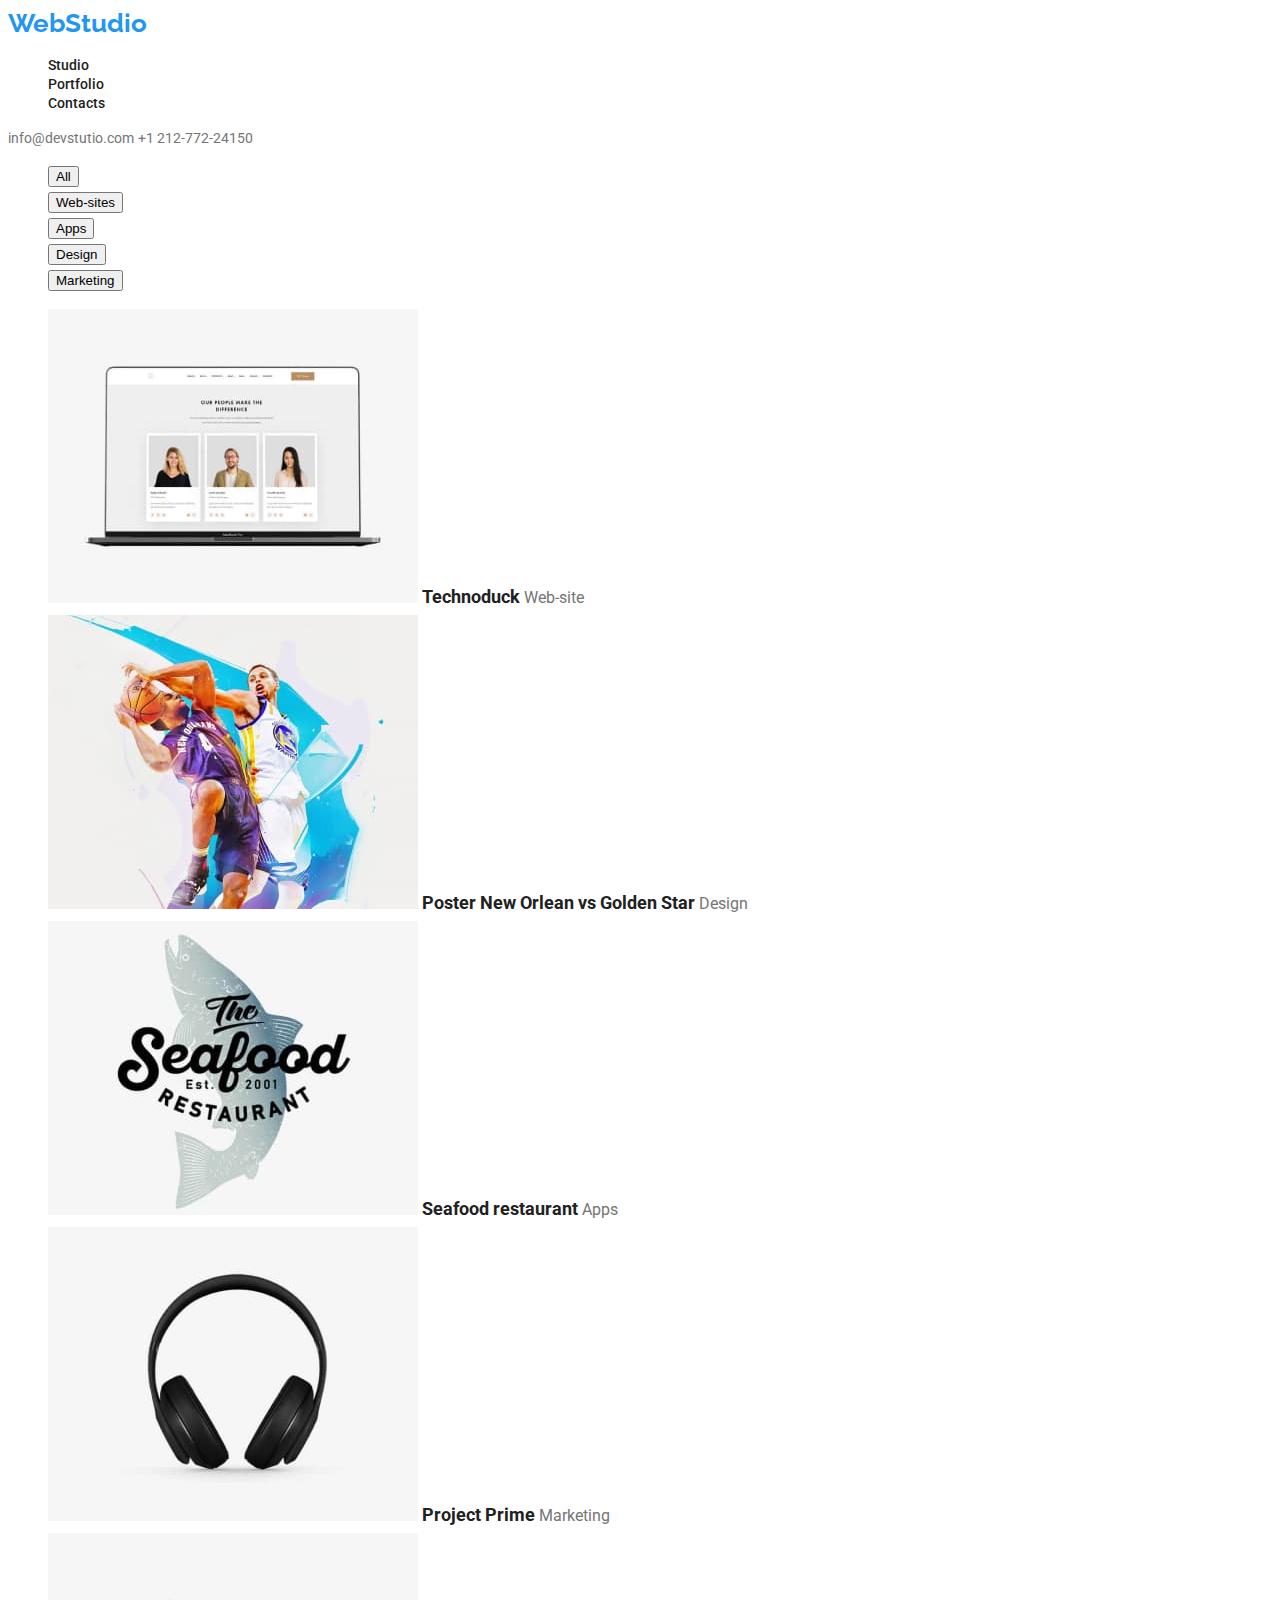
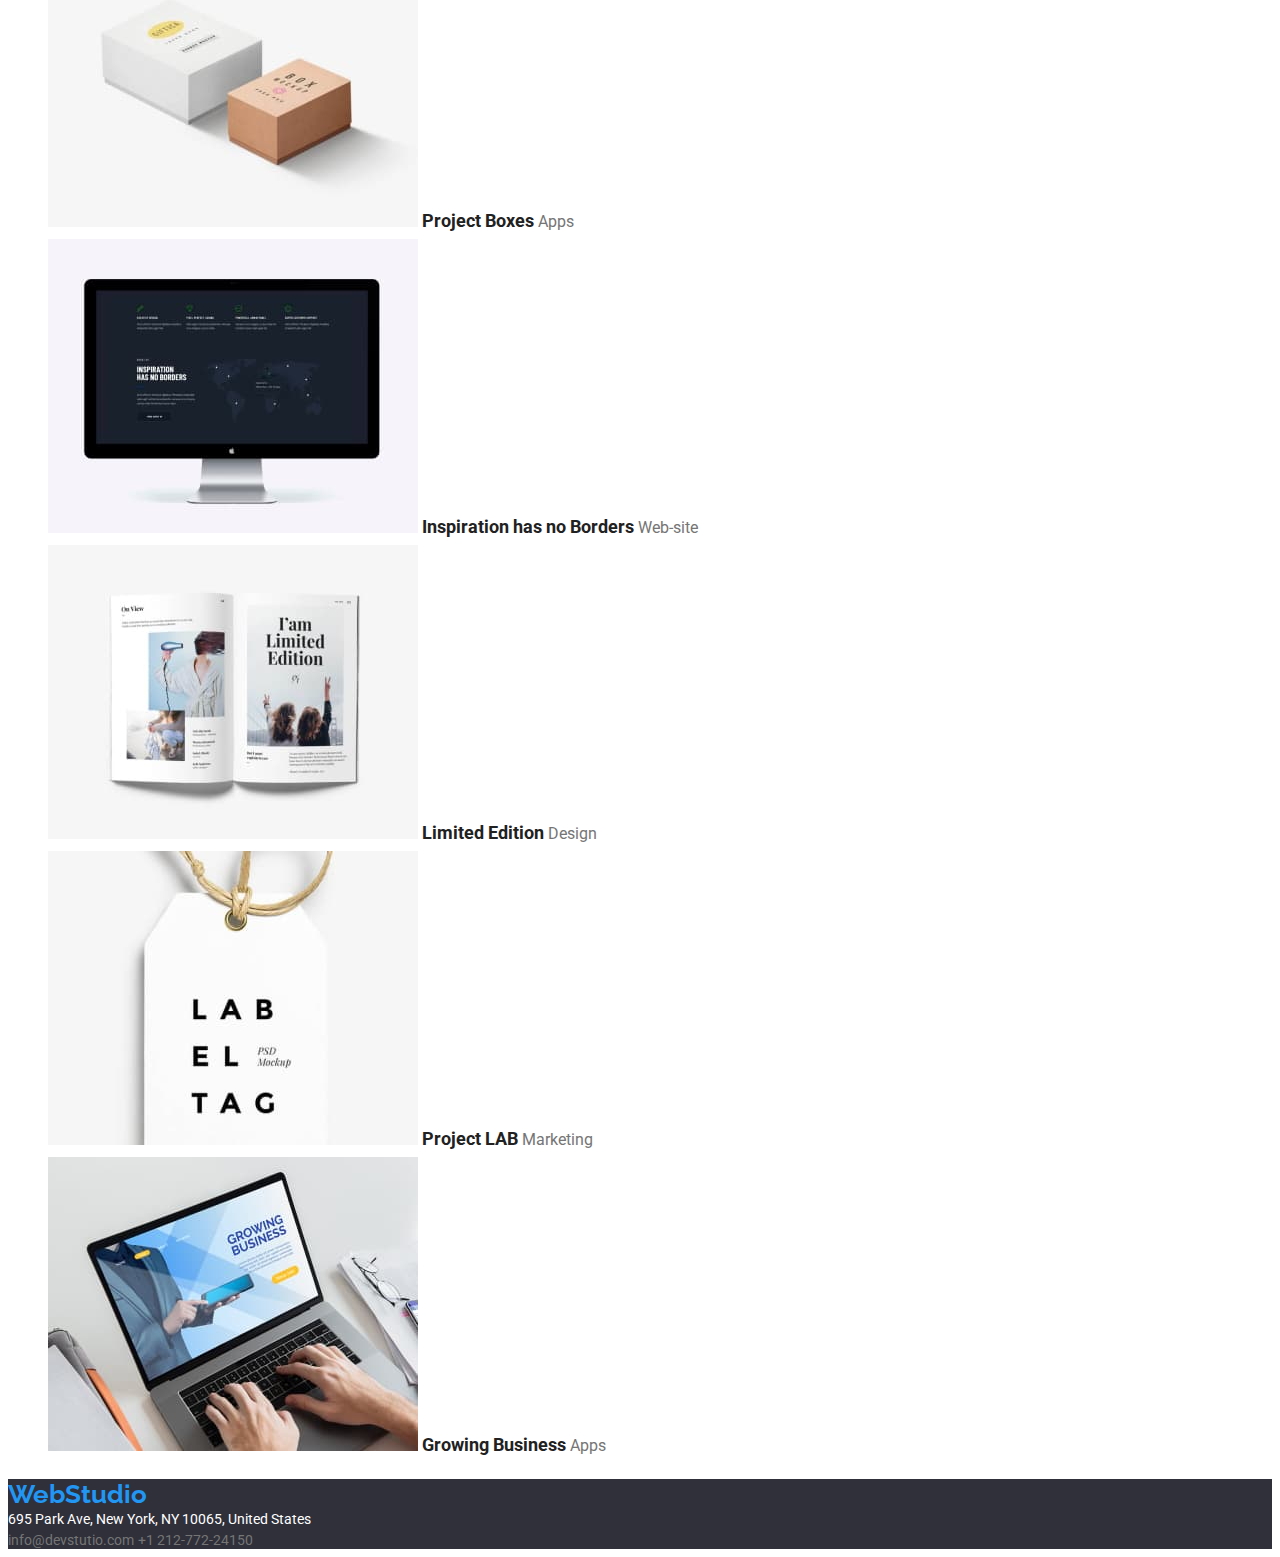
==== portfolio.html @ c8b3b187 "environmentprep" ====
<!DOCTYPE html>
<html lang="en">
    <head>
        <link rel="stylesheet" href="./css/styles.css" />
        <title>corporate sub-page</title>
        <link rel="preconnect" href="https://fonts.googleapis.com" />
        <link rel="preconnect" href="https://fonts.gstatic.com" crossorigin />
        <link
            href="https://fonts.googleapis.com/css2?family=Montserrat:wght@400;700&family=Raleway:wght@700&family=Roboto:wght@400;500;700;900&display=swap"
            rel="stylesheet"
        />
    </head>
    <body>
        <header>
            <a class="logo" href="./index.html">WebStudio</a>
            <nav>
                <ul class="nav-menu">
                    <li><a class="menu" href="./index.html">Studio</a></li>
                    <li>
                        <a class="menu" href="./portfolio.html">Portfolio</a>
                    </li>
                    <li><a class="menu" href="">Contacts</a></li>
                </ul>
            </nav>

            <a class="contact" href="mailto:info@devstutio.com"
                >info@devstutio.com</a
            >
            <a class="contact" href="phone:+121277224150">+1 212-772-24150</a>
        </header>

        <main>
            <div class="filters">
                <ul class="filter">
                    <li>
                        <button type="button">All</button>
                    </li>
                    <li>
                        <button type="button">Web-sites</button>
                    </li>
                    <li>
                        <button type="button">Apps</button>
                    </li>
                    <li>
                        <button type="button">Design</button>
                    </li>
                    <li>
                        <button type="button">Marketing</button>
                    </li>
                </ul>
            </div>

            <div class="offers">
                <ul>
                    <li class="single-offer">
                        <img src="images/port1.jpg" alt="Technoduck website" />
                        <span class="example-offer-name">Technoduck</span>
                        <span class="example-offer-category">Web-site</span>
                    </li>
                    <li class="single-offer">
                        <img src="images/port2.jpg" alt="Basketball poster" />
                        <span class="example-offer-name"
                            >Poster New Orlean vs Golden Star</span
                        >
                        <span class="example-offer-category">Design</span>
                    </li>
                    <!--Per point B8 all img tags have to have attributes as size. I've added in CSS as it makes more sense (size is same for all pictures except team's pictures :) -->
                    <li class="single-offer">
                        <img
                            src="images/port3.jpg"
                            alt="Seafood restaurant logo"
                        />
                        <span class="example-offer-name"
                            >Seafood restaurant</span
                        >
                        <span class="example-offer-category">Apps</span>
                    </li>
                    <li class="single-offer">
                        <img
                            src="images/port4.jpg"
                            alt="Project prime - headset picture"
                        />
                        <span class="example-offer-name">Project Prime</span>
                        <span class="example-offer-category">Marketing</span>
                    </li>
                    <li class="single-offer">
                        <img src="images/port5.jpg" alt="Boxes" />
                        <span class="example-offer-name">Project Boxes</span>
                        <span class="example-offer-category">Apps</span>
                    </li>
                    <li class="single-offer">
                        <img src="images/port6.jpg" alt="Screen" />
                        <span class="example-offer-name"
                            >Inspiration has no Borders</span
                        >

                        <span class="example-offer-category">Web-site</span>
                    </li>
                    <li class="single-offer">
                        <img src="images/port7.jpg" alt="Open book" />
                        <span class="example-offer-name">Limited Edition</span>
                        <span class="example-offer-category">Design</span>
                    </li>
                    <li class="single-offer">
                        <img src="images/port8.jpg" alt="Paper label" />
                        <span class="example-offer-name">Project LAB</span>
                        <span class="example-offer-category">Marketing</span>
                    </li>
                    <li class="single-offer">
                        <img src="images/port9.jpg" alt="Laptop and hands" />
                        <span class="example-offer-name">Growing Business</span>
                        <span class="example-offer-category">Apps</span>
                    </li>
                </ul>
            </div>
        </main>

        <footer>
            <a class="logo" href="">WebStudio</a>
            <address>695 Park Ave, New York, NY 10065, United States</address>
            <a class="contact" href="mailto:info@devstutio.com"
                >info@devstutio.com</a
            >
            <a class="contact" href="phone:+121277224150">+1 212-772-24150</a>
        </footer>
    </body>
</html>
---- css/styles.css ----
body {
    font-family: "Roboto", sans-serif;
    color: #212121;
    background-color: #fff;
    font-size: 16px;
    /*Font-size 16px is used most often. */
}

button:hover,
button:focus {
    background-color: #fff;
    background-color: #2196f3;
    font-weight: 500;
}

a {
    text-decoration: none;
}
li {
    list-style: none;
}

.menu-background-color {
    color: #fff;
}
.list-primary-item {
    text-decoration: none;
    font-size: 14px;
    font-weight: 500;
    line-height: 1.14;
}

.contact {
    color: #757575;
    font-size: 14px;
    line-height: 1.14;
}
a:hover,
a:focus {
    color: #2196f3;
}

.logo {
    font-family: "Raleway", sans-serif;
    text-decoration: none;
    font-size: 26px;
    font-weight: 700;
    line-height: 1.19;
    color: #2196f3;
}

h1 {
    color: #fff;
    font-weight: 900;
    font-size: 44px;
    line-height: 1.36;
}

.big-button {
    color: #fff;
    background-color: #2196f3;
    font-weight: 700;
    line-height: 1.875;
    text-align: center;
}

.big-button:hover,
.big-button:focus {
    color: #fff;
    background-color: #2196f3;
    font-weight: 700;
}
.banner {
    background-color: #2f303a;
}

.highlight {
    font-weight: 700;
    font-size: 14px;
    line-height: 1.17;
}

.highlight-desc {
    color: #757575;
    font-weight: 400;
    font-size: 14px;
    line-height: 1.71;
}

h2 {
    font-size: 36px;
    font-weight: 700;
    line-height: 1.17;
}

img {
    width: 370px;
    height: 294px;
}

.person-pic {
    width: 270px;
    height: 260px;
}

.person-space {
    width: 270px;
    height: 368px;
}

.our-team-section {
    background-color: #f5f4fa;
}
.name {
    font-weight: 500;
    line-height: 1.17;
}

.function {
    color: #757575;
    line-height: 1.17;
}

address {
    font-style: normal;
    color: #fff;
    font-size: 14px;
    line-height: 1.41;
}

footer {
    background-color: #2f303a;
}

.filter {
    font-weight: 500;
    line-height: 1.63;
}

.example-offer-name {
    font-size: 18px;
    font-weight: 700;
    line-height: 2;
}

.example-offer-category {
    color: #757575;
    line-height: 1.875;
}

.menu {
    color: #212121;
    font-weight: 500;
    font-size: 14px;
    line-height: 1.14;
}
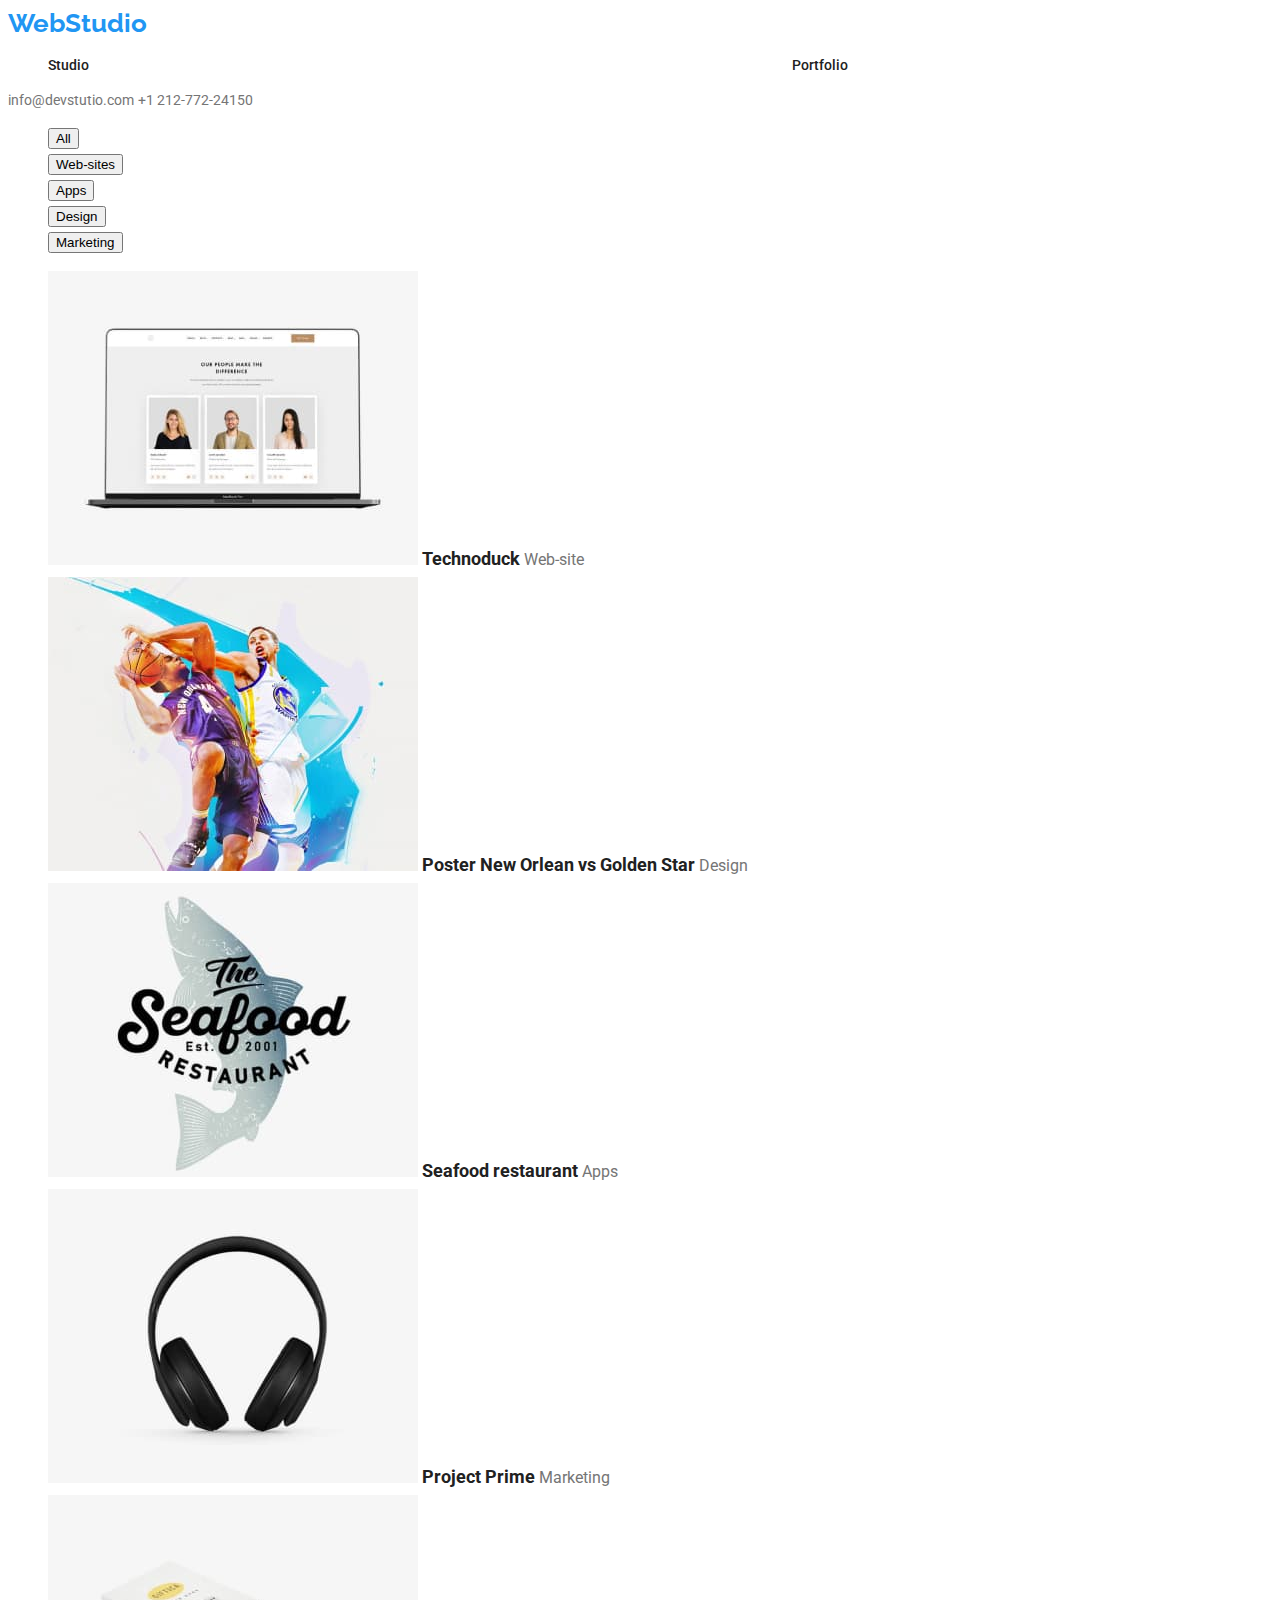
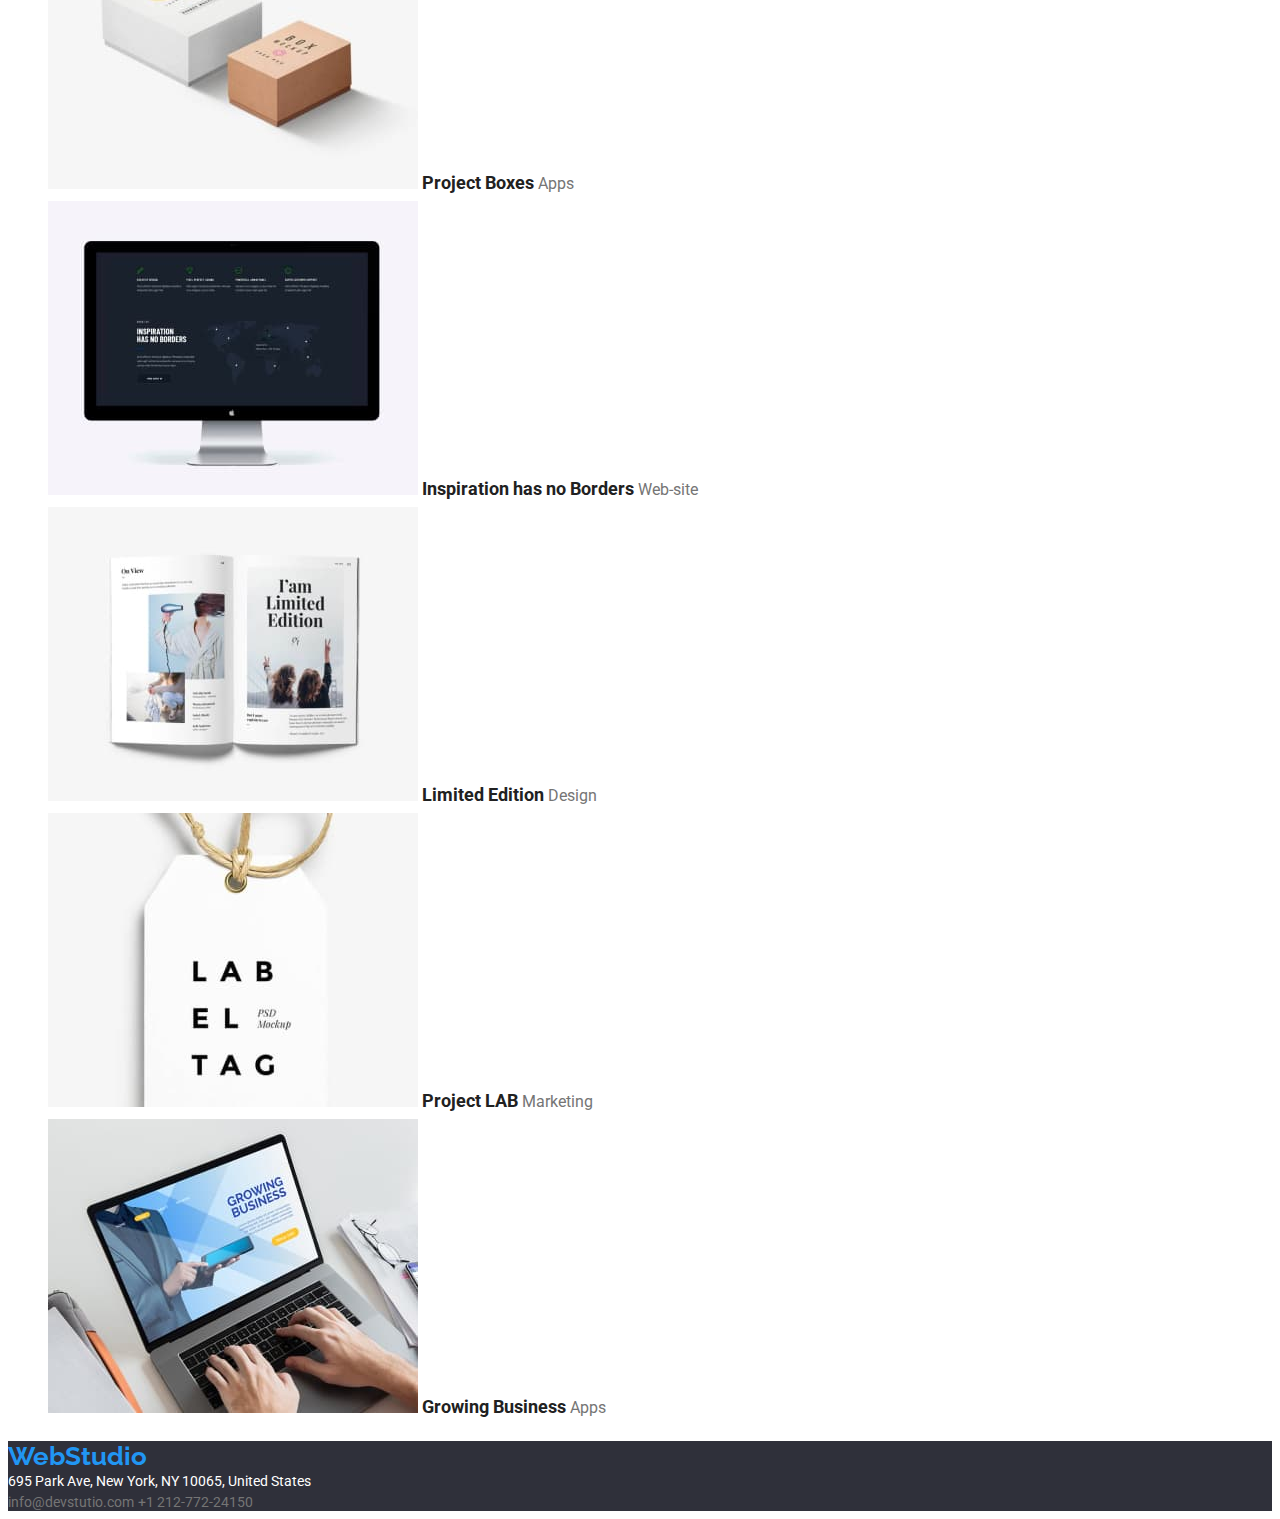
==== commit 5cdf6fcc: "small modifications" ====
--- a/portfolio.html
+++ b/portfolio.html
@@ -12,116 +12,151 @@
     </head>
     <body>
         <header>
-            <a class="logo" href="./index.html">WebStudio</a>
-            <nav>
-                <ul class="nav-menu">
-                    <li><a class="menu" href="./index.html">Studio</a></li>
-                    <li>
-                        <a class="menu" href="./portfolio.html">Portfolio</a>
-                    </li>
-                    <li><a class="menu" href="">Contacts</a></li>
-                </ul>
-            </nav>
+            <div class="container">
+                <a class="logo" href="./index.html">WebStudio</a>
+                <nav>
+                    <ul class="nav-menu">
+                        <li><a class="menu" href="./index.html">Studio</a></li>
+                        <li>
+                            <a class="menu" href="./portfolio.html"
+                                >Portfolio</a
+                            >
+                        </li>
+                        <li><a class="menu" href="">Contacts</a></li>
+                    </ul>
+                </nav>
 
-            <a class="contact" href="mailto:info@devstutio.com"
-                >info@devstutio.com</a
-            >
-            <a class="contact" href="phone:+121277224150">+1 212-772-24150</a>
+                <a class="contact" href="mailto:info@devstutio.com"
+                    >info@devstutio.com</a
+                >
+                <a class="contact" href="phone:+121277224150"
+                    >+1 212-772-24150</a
+                >
+            </div>
         </header>
 
         <main>
-            <div class="filters">
-                <ul class="filter">
-                    <li>
-                        <button type="button">All</button>
-                    </li>
-                    <li>
-                        <button type="button">Web-sites</button>
-                    </li>
-                    <li>
-                        <button type="button">Apps</button>
-                    </li>
-                    <li>
-                        <button type="button">Design</button>
-                    </li>
-                    <li>
-                        <button type="button">Marketing</button>
-                    </li>
-                </ul>
-            </div>
+            <div class="container">
+                <div class="filters">
+                    <ul class="filter">
+                        <li>
+                            <button type="button">All</button>
+                        </li>
+                        <li>
+                            <button type="button">Web-sites</button>
+                        </li>
+                        <li>
+                            <button type="button">Apps</button>
+                        </li>
+                        <li>
+                            <button type="button">Design</button>
+                        </li>
+                        <li>
+                            <button type="button">Marketing</button>
+                        </li>
+                    </ul>
+                </div>
 
-            <div class="offers">
-                <ul>
-                    <li class="single-offer">
-                        <img src="images/port1.jpg" alt="Technoduck website" />
-                        <span class="example-offer-name">Technoduck</span>
-                        <span class="example-offer-category">Web-site</span>
-                    </li>
-                    <li class="single-offer">
-                        <img src="images/port2.jpg" alt="Basketball poster" />
-                        <span class="example-offer-name"
-                            >Poster New Orlean vs Golden Star</span
-                        >
-                        <span class="example-offer-category">Design</span>
-                    </li>
-                    <!--Per point B8 all img tags have to have attributes as size. I've added in CSS as it makes more sense (size is same for all pictures except team's pictures :) -->
-                    <li class="single-offer">
-                        <img
-                            src="images/port3.jpg"
-                            alt="Seafood restaurant logo"
-                        />
-                        <span class="example-offer-name"
-                            >Seafood restaurant</span
-                        >
-                        <span class="example-offer-category">Apps</span>
-                    </li>
-                    <li class="single-offer">
-                        <img
-                            src="images/port4.jpg"
-                            alt="Project prime - headset picture"
-                        />
-                        <span class="example-offer-name">Project Prime</span>
-                        <span class="example-offer-category">Marketing</span>
-                    </li>
-                    <li class="single-offer">
-                        <img src="images/port5.jpg" alt="Boxes" />
-                        <span class="example-offer-name">Project Boxes</span>
-                        <span class="example-offer-category">Apps</span>
-                    </li>
-                    <li class="single-offer">
-                        <img src="images/port6.jpg" alt="Screen" />
-                        <span class="example-offer-name"
-                            >Inspiration has no Borders</span
-                        >
+                <div class="offers">
+                    <ul>
+                        <li class="single-offer">
+                            <img
+                                src="images/port1.jpg"
+                                alt="Technoduck website"
+                            />
+                            <span class="example-offer-name">Technoduck</span>
+                            <span class="example-offer-category">Web-site</span>
+                        </li>
+                        <li class="single-offer">
+                            <img
+                                src="images/port2.jpg"
+                                alt="Basketball poster"
+                            />
+                            <span class="example-offer-name"
+                                >Poster New Orlean vs Golden Star</span
+                            >
+                            <span class="example-offer-category">Design</span>
+                        </li>
+                        <!--Per point B8 all img tags have to have attributes as size. I've added in CSS as it makes more sense (size is same for all pictures except team's pictures :) -->
+                        <li class="single-offer">
+                            <img
+                                src="images/port3.jpg"
+                                alt="Seafood restaurant logo"
+                            />
+                            <span class="example-offer-name"
+                                >Seafood restaurant</span
+                            >
+                            <span class="example-offer-category">Apps</span>
+                        </li>
+                        <li class="single-offer">
+                            <img
+                                src="images/port4.jpg"
+                                alt="Project prime - headset picture"
+                            />
+                            <span class="example-offer-name"
+                                >Project Prime</span
+                            >
+                            <span class="example-offer-category"
+                                >Marketing</span
+                            >
+                        </li>
+                        <li class="single-offer">
+                            <img src="images/port5.jpg" alt="Boxes" />
+                            <span class="example-offer-name"
+                                >Project Boxes</span
+                            >
+                            <span class="example-offer-category">Apps</span>
+                        </li>
+                        <li class="single-offer">
+                            <img src="images/port6.jpg" alt="Screen" />
+                            <span class="example-offer-name"
+                                >Inspiration has no Borders</span
+                            >
 
-                        <span class="example-offer-category">Web-site</span>
-                    </li>
-                    <li class="single-offer">
-                        <img src="images/port7.jpg" alt="Open book" />
-                        <span class="example-offer-name">Limited Edition</span>
-                        <span class="example-offer-category">Design</span>
-                    </li>
-                    <li class="single-offer">
-                        <img src="images/port8.jpg" alt="Paper label" />
-                        <span class="example-offer-name">Project LAB</span>
-                        <span class="example-offer-category">Marketing</span>
-                    </li>
-                    <li class="single-offer">
-                        <img src="images/port9.jpg" alt="Laptop and hands" />
-                        <span class="example-offer-name">Growing Business</span>
-                        <span class="example-offer-category">Apps</span>
-                    </li>
-                </ul>
+                            <span class="example-offer-category">Web-site</span>
+                        </li>
+                        <li class="single-offer">
+                            <img src="images/port7.jpg" alt="Open book" />
+                            <span class="example-offer-name"
+                                >Limited Edition</span
+                            >
+                            <span class="example-offer-category">Design</span>
+                        </li>
+                        <li class="single-offer">
+                            <img src="images/port8.jpg" alt="Paper label" />
+                            <span class="example-offer-name">Project LAB</span>
+                            <span class="example-offer-category"
+                                >Marketing</span
+                            >
+                        </li>
+                        <li class="single-offer">
+                            <img
+                                src="images/port9.jpg"
+                                alt="Laptop and hands"
+                            />
+                            <span class="example-offer-name"
+                                >Growing Business</span
+                            >
+                            <span class="example-offer-category">Apps</span>
+                        </li>
+                    </ul>
+                </div>
             </div>
         </main>
 
         <footer>
-            <a class="logo" href="">WebStudio</a>
-            <address>695 Park Ave, New York, NY 10065, United States</address>
-            <a class="contact" href="mailto:info@devstutio.com"
-                >info@devstutio.com</a
-            >
-            <a class="contact" href="phone:+121277224150">+1 212-772-24150</a>
+            <div class="container">
+                <a class="logo" href="">WebStudio</a>
+                <address>
+                    695 Park Ave, New York, NY 10065, United States
+                </address>
+                <a class="contact" href="mailto:info@devstutio.com"
+                    >info@devstutio.com</a
+                >
+                <a class="contact" href="phone:+121277224150"
+                    >+1 212-772-24150</a
+                >
+            </div>
         </footer>
     </body>
 </html>
--- a/css/styles.css
+++ b/css/styles.css
@@ -4,6 +4,10 @@
     background-color: #fff;
     font-size: 16px;
     /*Font-size 16px is used most often. */
+}
+
+.container {
+    width: 1600px;
 }
 
 button:hover,
@@ -21,6 +25,11 @@
 }
 
 .menu-background-color {
+    display: flex;
+    flex-direction: row;
+    align-items: center;
+    justify-content: space-between;
+    padding: 10px;
     color: #fff;
 }
 .list-primary-item {
@@ -29,11 +38,17 @@
     font-weight: 500;
     line-height: 1.14;
 }
+.nav-menu {
+    display: flex;
+    text-align: flex-start;
+    justify-content: space-between;
+}
 
 .contact {
     color: #757575;
     font-size: 14px;
     line-height: 1.14;
+    align-items: flex-end;
 }
 a:hover,
 a:focus {
@@ -54,14 +69,24 @@
     font-weight: 900;
     font-size: 44px;
     line-height: 1.36;
+    margin: 0 auto;
+    width: 696px;
+
+    text-align: center;
+    padding-top: 200px;
+    letter-spacing: 0.06em;
 }
 
 .big-button {
+    display: flex;
+    align-items: center;
+    text-align: center;
+
     color: #fff;
     background-color: #2196f3;
     font-weight: 700;
     line-height: 1.875;
-    text-align: center;
+    margin: 0 auto;
 }
 
 .big-button:hover,
@@ -72,9 +97,20 @@
 }
 .banner {
     background-color: #2f303a;
+    height: 600px;
+}
+
+.highlight-display {
+    max-width: 1170px;
+    display: flex;
+    flex-wrap: wrap;
+    align-items: flex-start;
+    gap: 10px;
+    justify-cotent: space-between;
 }
 
 .highlight {
+    flex-basis: calc(100% / 5);
     font-weight: 700;
     font-size: 14px;
     line-height: 1.17;
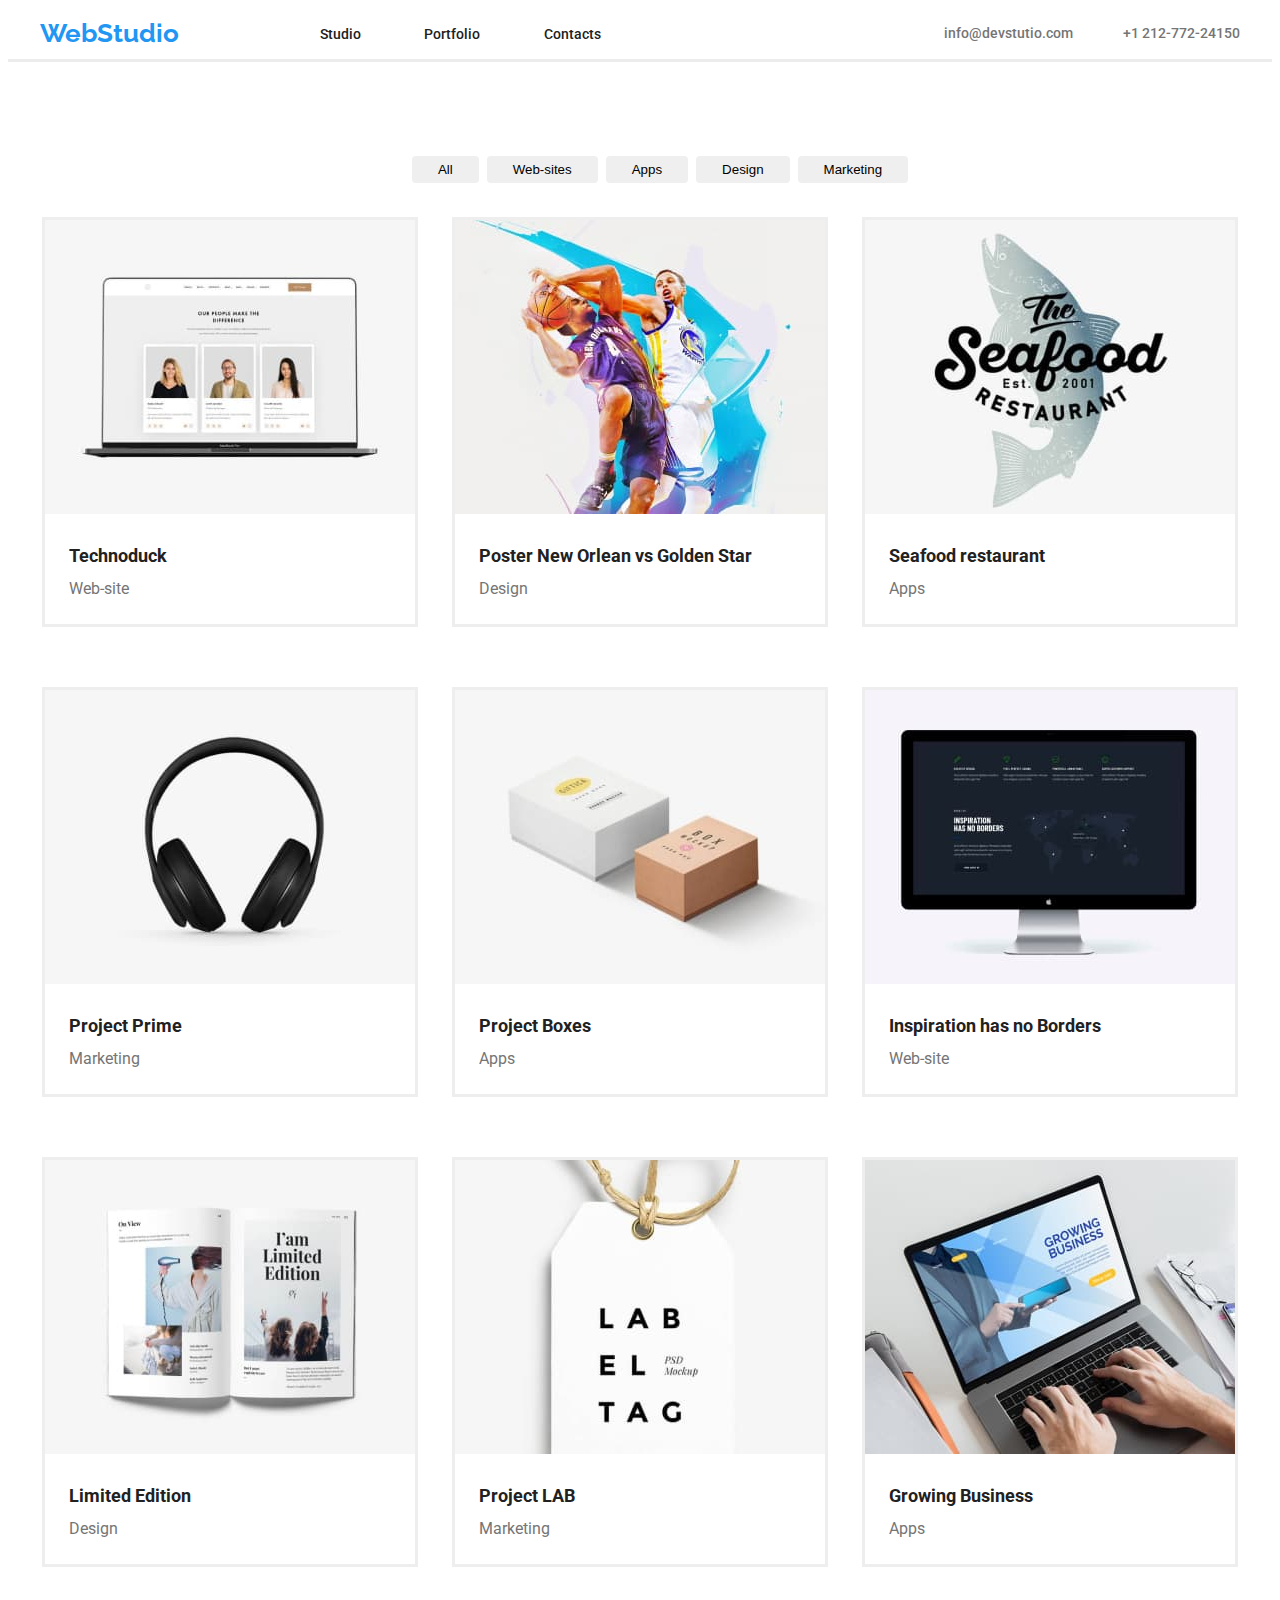
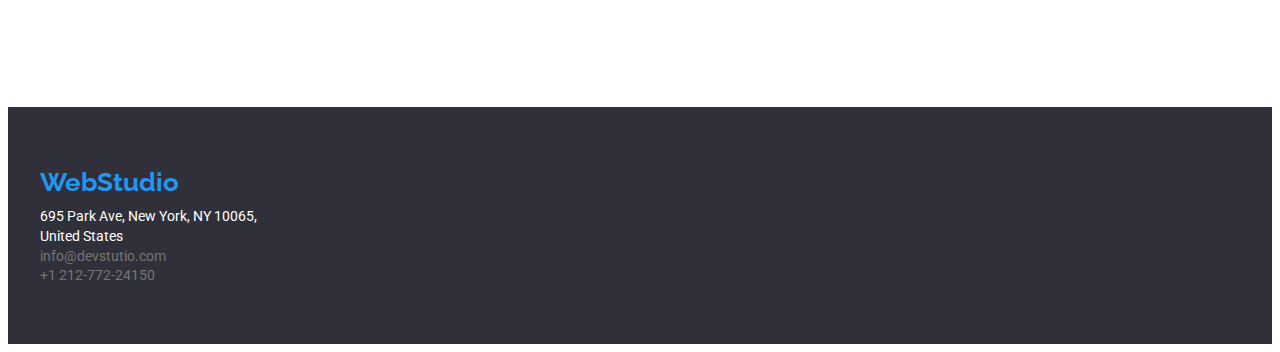
==== commit 8e49f70c: "best-i-can-do" ====
--- a/portfolio.html
+++ b/portfolio.html
@@ -13,52 +13,55 @@
     <body>
         <header>
             <div class="container">
-                <a class="logo" href="./index.html">WebStudio</a>
-                <nav>
-                    <ul class="nav-menu">
-                        <li><a class="menu" href="./index.html">Studio</a></li>
-                        <li>
-                            <a class="menu" href="./portfolio.html"
-                                >Portfolio</a
-                            >
-                        </li>
-                        <li><a class="menu" href="">Contacts</a></li>
-                    </ul>
-                </nav>
-
-                <a class="contact" href="mailto:info@devstutio.com"
-                    >info@devstutio.com</a
-                >
-                <a class="contact" href="phone:+121277224150"
-                    >+1 212-772-24150</a
-                >
+                <div class="menu-block">
+                    <a class="logo" href="./index.html">WebStudio</a>
+                    <nav>
+                        <ul class="nav-menu">
+                            <li>
+                                <a class="menu" href="./index.html">Studio</a>
+                            </li>
+                            <li>
+                                <a class="menu" href="./portfolio.html"
+                                    >Portfolio</a
+                                >
+                            </li>
+                            <li><a class="menu" href="">Contacts</a></li>
+                        </ul>
+                    </nav>
+                    <div class="contact-up">
+                        <a class="contact" href="mailto:info@devstutio.com"
+                            >info@devstutio.com</a
+                        >
+                        <a class="contact" href="phone:+121277224150"
+                            >+1 212-772-24150</a
+                        >
+                    </div>
+                </div>
             </div>
         </header>
 
         <main>
-            <div class="container">
-                <div class="filters">
-                    <ul class="filter">
-                        <li>
-                            <button type="button">All</button>
-                        </li>
-                        <li>
-                            <button type="button">Web-sites</button>
-                        </li>
-                        <li>
-                            <button type="button">Apps</button>
-                        </li>
-                        <li>
-                            <button type="button">Design</button>
-                        </li>
-                        <li>
-                            <button type="button">Marketing</button>
-                        </li>
-                    </ul>
-                </div>
+            <div class="section">
+                <ul class="filter">
+                    <li>
+                        <button type="button">All</button>
+                    </li>
+                    <li>
+                        <button type="button">Web-sites</button>
+                    </li>
+                    <li>
+                        <button type="button">Apps</button>
+                    </li>
+                    <li>
+                        <button type="button">Design</button>
+                    </li>
+                    <li>
+                        <button type="button">Marketing</button>
+                    </li>
+                </ul>
 
-                <div class="offers">
-                    <ul>
+                <div class="container">
+                    <ul class="offers">
                         <li class="single-offer">
                             <img
                                 src="images/port1.jpg"
@@ -145,14 +148,15 @@
         </main>
 
         <footer>
-            <div class="container">
+            <div class="footer-containter container">
                 <a class="logo" href="">WebStudio</a>
                 <address>
-                    695 Park Ave, New York, NY 10065, United States
+                    695 Park Ave, New York, NY 10065,
+                    <br />United States
                 </address>
                 <a class="contact" href="mailto:info@devstutio.com"
                     >info@devstutio.com</a
-                >
+                ><br />
                 <a class="contact" href="phone:+121277224150"
                     >+1 212-772-24150</a
                 >
--- a/css/styles.css
+++ b/css/styles.css
@@ -6,15 +6,56 @@
     /*Font-size 16px is used most often. */
 }
 
+.section {
+    padding-top: 94px;
+    padding-bottom: 94px;
+}
+
 .container {
-    width: 1600px;
+    width: 1200px;
+    margin-left: 215px;
+    margin-right: 215px;
+    justify-content: center;
+    margin-left: auto;
+    margin-right: auto;
+}
+
+header {
+    border-bottom: solid;
+
+    border-color: #ececec;
+}
+.menu-block {
+    display: flex;
+    flex-wrap: nowrap;
+    align-items: center;
+
+    justify-content: space-between;
+
+    color: #fff;
+}
+
+.nav-menu {
+    display: flex;
+    width: 281px;
+    justify-content: space-between;
+    margin-right: 340px;
+}
+
+.contact-up {
+    display: flex;
+    justify-content: flex-end;
+    gap: 50px;
+    font-weight: 500;
 }
 
 button:hover,
 button:focus {
     background-color: #fff;
     background-color: #2196f3;
-    font-weight: 500;
+
+    border-radius: 4px;
+    border-style: none;
 }
 
 a {
@@ -24,13 +65,13 @@
     list-style: none;
 }
 
-.menu-background-color {
-    display: flex;
-    flex-direction: row;
-    align-items: center;
-    justify-content: space-between;
-    padding: 10px;
-    color: #fff;
+.main-images {
+    display: flex;
+    justify-content: center;
+    gap: 30px;
+    padding: 0;
+
+    padding-bottom: 94px;
 }
 .list-primary-item {
     text-decoration: none;
@@ -38,17 +79,11 @@
     font-weight: 500;
     line-height: 1.14;
 }
-.nav-menu {
-    display: flex;
-    text-align: flex-start;
-    justify-content: space-between;
-}
 
 .contact {
     color: #757575;
     font-size: 14px;
     line-height: 1.14;
-    align-items: flex-end;
 }
 a:hover,
 a:focus {
@@ -62,6 +97,7 @@
     font-weight: 700;
     line-height: 1.19;
     color: #2196f3;
+    margin-right: 97px;
 }
 
 h1 {
@@ -74,9 +110,15 @@
 
     text-align: center;
     padding-top: 200px;
+    padding-bottom: 50px;
     letter-spacing: 0.06em;
 }
 
+h3 {
+    font-size: 14px;
+
+    font-weight: 700;
+}
 .big-button {
     display: flex;
     align-items: center;
@@ -86,7 +128,12 @@
     background-color: #2196f3;
     font-weight: 700;
     line-height: 1.875;
-    margin: 0 auto;
+    margin: auto;
+    border-radius: 4px;
+    border-style: none;
+    width: 200px;
+    height: 50px;
+    justify-content: center;
 }
 
 .big-button:hover,
@@ -100,20 +147,18 @@
     height: 600px;
 }
 
-.highlight-display {
-    max-width: 1170px;
-    display: flex;
-    flex-wrap: wrap;
-    align-items: flex-start;
-    gap: 10px;
-    justify-cotent: space-between;
-}
-
+.highlights {
+    display: flex;
+    flex-wrap: nowrap;
+    list-style: none;
+    padding: 0;
+    gap: 30px;
+}
 .highlight {
-    flex-basis: calc(100% / 5);
     font-weight: 700;
     font-size: 14px;
     line-height: 1.17;
+    flex-basis: calc((100% - 90px) / 4);
 }
 
 .highlight-desc {
@@ -121,12 +166,15 @@
     font-weight: 400;
     font-size: 14px;
     line-height: 1.71;
+    margin: 0;
 }
 
 h2 {
     font-size: 36px;
     font-weight: 700;
     line-height: 1.17;
+    text-align: center;
+    padding-bottom: 50px;
 }
 
 img {
@@ -134,30 +182,49 @@
     height: 294px;
 }
 
+.our-team-section {
+    display: flex;
+    gap: 30px;
+    margin: 0 auto;
+    padding: 0px;
+}
 .person-pic {
     width: 270px;
     height: 260px;
 }
 
 .person-space {
+    background-color: #fff;
     width: 270px;
     height: 368px;
-}
-
-.our-team-section {
+    border-bottom-left-radius: 4px;
+    border-bottom-right-radius: 4px;
+
+    filter: drop-shadow(0px 4px 4px rgba(0, 0, 0, 0.25));
+}
+
+.full-team-section {
     background-color: #f5f4fa;
 }
+
 .name {
+    display: flex;
+    justify-content: center;
     font-weight: 500;
     line-height: 1.17;
+    padding-top: 30px;
 }
 
 .function {
+    display: flex;
+    justify-content: center;
     color: #757575;
     line-height: 1.17;
+    padding-top: 10px;
 }
 
 address {
+    padding-top: 9px;
     font-style: normal;
     color: #fff;
     font-size: 14px;
@@ -166,22 +233,68 @@
 
 footer {
     background-color: #2f303a;
-}
-
+    padding-top: 60px;
+    padding-bottom: 60px;
+}
+
+button {
+    display: flex;
+    font-weight: 500;
+
+    border-style: none;
+    border-radius: 4px;
+    justify-content: center;
+    padding-left: 26px;
+    padding-right: 26px;
+    padding-top: 6px;
+    padding-bottom: 6px;
+}
 .filter {
-    font-weight: 500;
     line-height: 1.63;
-}
-
+    display: flex;
+    justify-content: center;
+
+    margin: 0 auto;
+    width: 611px;
+    gap: 8px;
+
+    margin-bottom: 34px;
+}
+
+.offers {
+    display: flex;
+    flex-wrap: wrap;
+    gap: 30px;
+    padding: 0;
+}
+.single-offer {
+    margin: 0 auto;
+
+    border-style: solid;
+    border-color: #eeeeee;
+
+    flex-basis: calc((100% - 60) / 3);
+    margin-bottom: 30px;
+}
 .example-offer-name {
+    display: flex;
+    padding-top: 20px;
     font-size: 18px;
     font-weight: 700;
     line-height: 2;
+    margin: 0;
+
+    padding-left: 24px;
 }
 
 .example-offer-category {
+    display: flex;
+    padding-bottom: 20px;
     color: #757575;
     line-height: 1.875;
+    margin: 0;
+
+    padding-left: 24px;
 }
 
 .menu {
